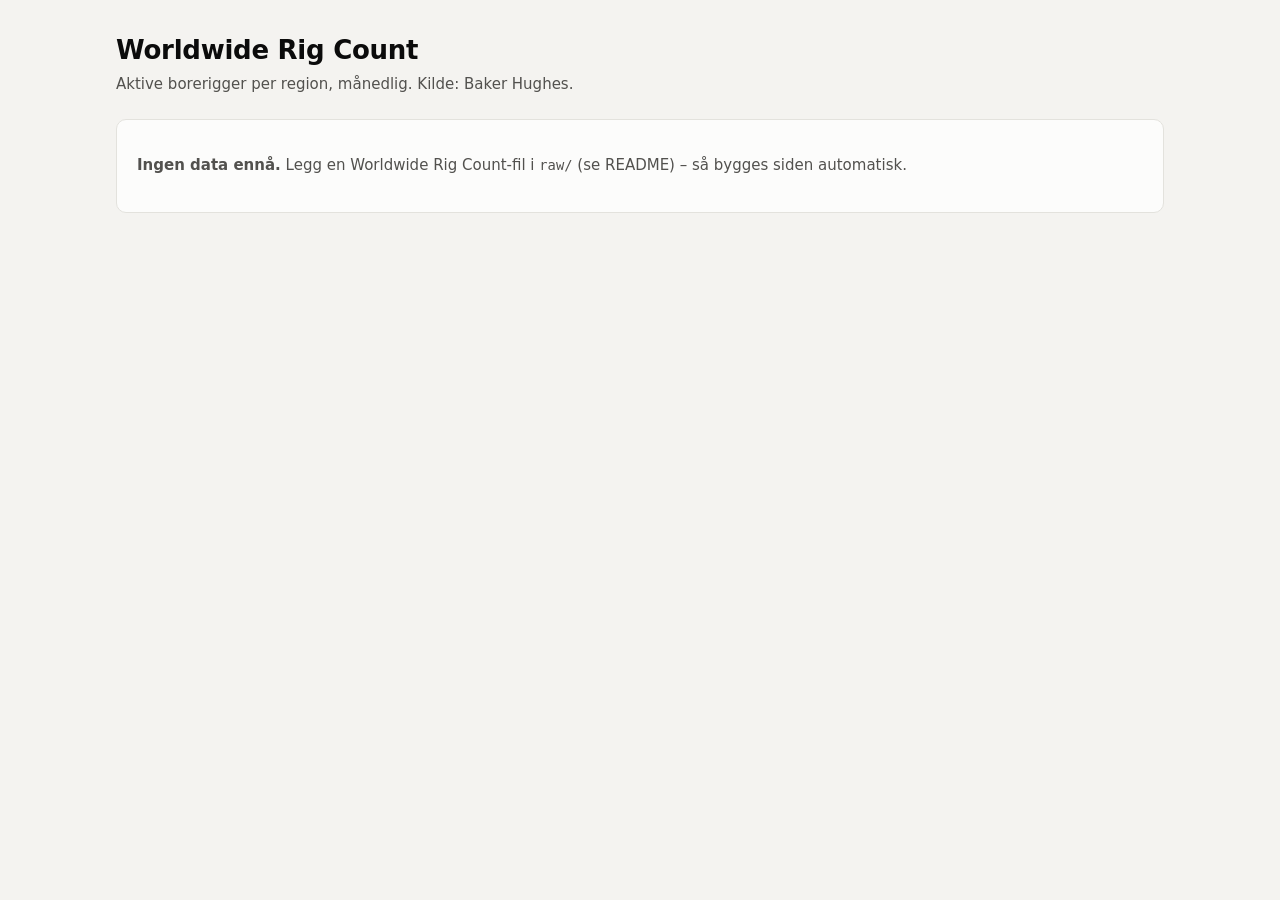
==== site/index.html @ 3b1b38af "Worldwide Rig Count: import, parser, månedlig workflow og nettside Co-Authored-By: Claude Opus 5.5 <" ====
<!doctype html>
<html lang="no">
<head>
<meta charset="utf-8">
<meta name="viewport" content="width=device-width, initial-scale=1">
<title>Worldwide Rig Count</title>
<link rel="stylesheet" href="style.css">
</head>
<body>
<main class="viz-root">
  <header class="page-head">
    <h1>Worldwide Rig Count</h1>
    <p class="sub">Aktive borerigger per region, månedlig. Kilde: Baker Hughes.</p>
  </header>

  <div id="empty" class="empty" hidden>
    <p><strong>Ingen data ennå.</strong> Legg en Worldwide Rig Count-fil i <code>raw/</code>
      (se README) – så bygges siden automatisk.</p>
  </div>

  <div id="app" hidden>
    <section class="tiles" id="tiles"></section>

    <div class="controls" role="toolbar" aria-label="Filtre">
      <div class="seg" id="section-ctl" aria-label="Seksjon"></div>
      <div class="seg" id="range-ctl" aria-label="Tidsrom"></div>
    </div>

    <section class="card">
      <h2>Rigger per region</h2>
      <ul class="legend" id="legend"></ul>
      <div class="chart-wrap" id="chart"></div>
      <div class="tooltip" id="tip" hidden></div>
    </section>

    <section class="card">
      <div class="card-head">
        <h2 id="table-title">Siste måned per land</h2>
        <label class="sel">Region
          <select id="region-sel"></select>
        </label>
      </div>
      <div class="table-wrap">
        <table id="table">
          <thead><tr><th>Land</th><th>Region</th><th class="num">Rigger</th><th class="num">Endring m/m</th><th class="num">Endring å/å</th></tr></thead>
          <tbody></tbody>
        </table>
      </div>
    </section>

    <footer class="foot" id="foot"></footer>
  </div>
</main>
<script src="app.js"></script>
</body>
</html>
---- site/style.css ----
:root {
  color-scheme: light;
  --page: #f4f3f0;
  --surface-1: #fcfcfb;
  --border: #e3e2dd;
  --grid: #ebeae6;
  --text-primary: #0b0b0b;
  --text-secondary: #52514e;
  --text-muted: #7a7974;
  --accent: #2a78d6;
  --up: #006300;
  --down: #b42323;
  --s1: #2a78d6; --s2: #eb6834; --s3: #1baf7a; --s4: #eda100;
  --s5: #e87ba4; --s6: #008300; --s7: #6250d6; --s8: #e34948;
}
@media (prefers-color-scheme: dark) {
  :root:not([data-theme="light"]) {
    color-scheme: dark;
    --page: #111110;
    --surface-1: #1a1a19;
    --border: #2e2e2c;
    --grid: #2a2a28;
    --text-primary: #f0efec;
    --text-secondary: #c3c2b7;
    --text-muted: #8f8e88;
    --accent: #3987e5;
    --up: #4cc24c;
    --down: #f07a7a;
    --s1: #3987e5; --s2: #d95926; --s3: #199e70; --s4: #c98500;
    --s5: #d55181; --s6: #008300; --s7: #9085e9; --s8: #e66767;
  }
}
:root[data-theme="dark"] {
  color-scheme: dark;
  --page: #111110; --surface-1: #1a1a19; --border: #2e2e2c; --grid: #2a2a28;
  --text-primary: #f0efec; --text-secondary: #c3c2b7; --text-muted: #8f8e88;
  --accent: #3987e5; --up: #4cc24c; --down: #f07a7a;
  --s1: #3987e5; --s2: #d95926; --s3: #199e70; --s4: #c98500;
  --s5: #d55181; --s6: #008300; --s7: #9085e9; --s8: #e66767;
}

* { box-sizing: border-box; }
[hidden] { display: none !important; }
body {
  margin: 0;
  background: var(--page);
  color: var(--text-primary);
  font: 15px/1.45 system-ui, -apple-system, "Segoe UI", Roboto, sans-serif;
}
main { max-width: 1080px; margin: 0 auto; padding: 32px 16px 48px; }
h1 { font-size: 26px; margin: 0 0 4px; letter-spacing: -0.01em; }
h2 { font-size: 16px; margin: 0; }
.sub { margin: 0; color: var(--text-secondary); }
.page-head { margin-bottom: 24px; }
code { font-size: 0.92em; }

.empty, .card, .tile {
  background: var(--surface-1);
  border: 1px solid var(--border);
  border-radius: 10px;
}
.empty { padding: 20px; color: var(--text-secondary); }

.tiles { display: grid; grid-template-columns: repeat(auto-fit, minmax(160px, 1fr)); gap: 12px; margin-bottom: 20px; }
.tile { padding: 14px 16px; }
.tile .label { color: var(--text-secondary); font-size: 13px; }
.tile .value { font-size: 28px; font-weight: 600; font-variant-numeric: tabular-nums; margin-top: 2px; }
.tile .delta { font-size: 13px; color: var(--text-secondary); font-variant-numeric: tabular-nums; }
.delta .up { color: var(--up); }
.delta .down { color: var(--down); }

.controls { display: flex; flex-wrap: wrap; gap: 12px; margin-bottom: 12px; }
.seg { display: inline-flex; border: 1px solid var(--border); border-radius: 8px; overflow: hidden; background: var(--surface-1); }
.seg button {
  font: inherit; font-size: 13px; border: 0; background: transparent; color: var(--text-secondary);
  padding: 6px 12px; cursor: pointer;
}
.seg button + button { border-left: 1px solid var(--border); }
.seg button[aria-pressed="true"] { background: var(--accent); color: #fff; }

.card { padding: 16px; margin-bottom: 20px; position: relative; }
.card-head { display: flex; justify-content: space-between; align-items: center; gap: 12px; flex-wrap: wrap; margin-bottom: 8px; }
.sel { font-size: 13px; color: var(--text-secondary); display: inline-flex; gap: 6px; align-items: center; }
.sel select { font: inherit; padding: 4px 6px; border-radius: 6px; border: 1px solid var(--border); background: var(--surface-1); color: var(--text-primary); }

.legend { list-style: none; display: flex; flex-wrap: wrap; gap: 6px 16px; padding: 0; margin: 10px 0 6px; font-size: 13px; color: var(--text-secondary); }
.legend li { display: inline-flex; align-items: center; gap: 6px; }
.legend .sw { width: 10px; height: 10px; border-radius: 3px; }

.chart-wrap { width: 100%; }
.chart-wrap svg { display: block; width: 100%; height: auto; overflow: visible; }
.axis text { fill: var(--text-muted); font-size: 11px; font-variant-numeric: tabular-nums; }
.grid line { stroke: var(--grid); }
.baseline { stroke: var(--text-muted); }
.crosshair { stroke: var(--text-secondary); stroke-dasharray: 3 3; }

.tooltip {
  position: absolute; pointer-events: none; z-index: 2;
  background: var(--surface-1); border: 1px solid var(--border); border-radius: 8px;
  box-shadow: 0 4px 16px rgb(0 0 0 / 0.12);
  padding: 8px 10px; font-size: 12px; min-width: 170px;
}
.tooltip .t-head { font-weight: 600; margin-bottom: 4px; }
.tooltip .row { display: flex; align-items: center; gap: 6px; justify-content: space-between; }
.tooltip .row span:first-child { display: inline-flex; align-items: center; gap: 6px; color: var(--text-secondary); }
.tooltip .row b { font-weight: 600; font-variant-numeric: tabular-nums; }
.tooltip .total { border-top: 1px solid var(--border); margin-top: 4px; padding-top: 4px; }

.table-wrap { overflow-x: auto; max-height: 460px; overflow-y: auto; }
table { width: 100%; border-collapse: collapse; font-size: 14px; }
th, td { text-align: left; padding: 7px 8px; border-bottom: 1px solid var(--border); white-space: nowrap; }
th { color: var(--text-secondary); font-weight: 500; font-size: 13px; position: sticky; top: 0; background: var(--surface-1); }
.num { text-align: right; font-variant-numeric: tabular-nums; }
td.up { color: var(--up); }
td.down { color: var(--down); }

.foot { color: var(--text-muted); font-size: 12px; }
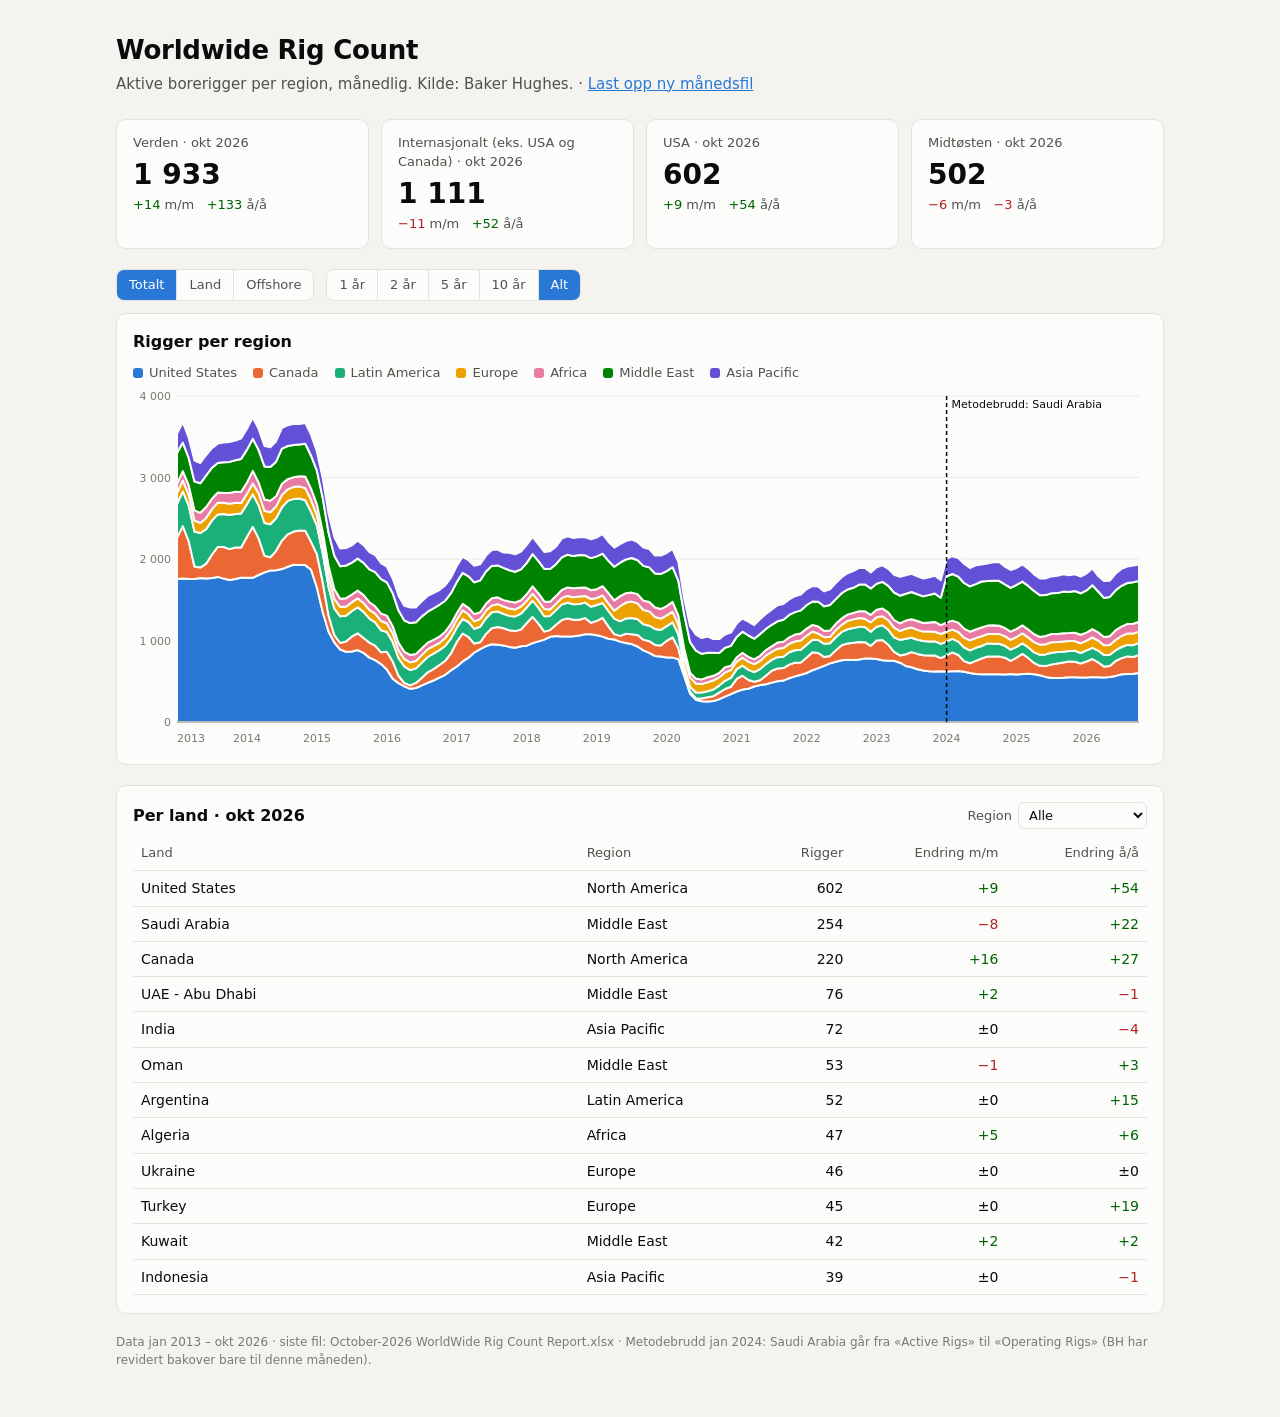
==== commit 056e673c: "Opplastingsside for månedsfiler (GitHub Contents API) Ny side site/upload.html laster en xlsx rett i" ====
--- a/site/index.html
+++ b/site/index.html
@@ -10,12 +10,12 @@
 <main class="viz-root">
   <header class="page-head">
     <h1>Worldwide Rig Count</h1>
-    <p class="sub">Aktive borerigger per region, månedlig. Kilde: Baker Hughes.</p>
+    <p class="sub">Aktive borerigger per region, månedlig. Kilde: Baker Hughes. · <a href="upload.html">Last opp ny månedsfil</a></p>
   </header>
 
   <div id="empty" class="empty" hidden>
     <p><strong>Ingen data ennå.</strong> Legg en Worldwide Rig Count-fil i <code>raw/</code>
-      (se README) – så bygges siden automatisk.</p>
+      (<a href="upload.html">last opp her</a>) – så bygges siden automatisk.</p>
   </div>
 
   <div id="app" hidden>
--- a/site/style.css
+++ b/site/style.css
@@ -51,6 +51,7 @@
 h1 { font-size: 26px; margin: 0 0 4px; letter-spacing: -0.01em; }
 h2 { font-size: 16px; margin: 0; }
 .sub { margin: 0; color: var(--text-secondary); }
+.sub a { color: var(--accent); }
 .page-head { margin-bottom: 24px; }
 code { font-size: 0.92em; }
 
@@ -92,6 +93,8 @@
 .axis text { fill: var(--text-muted); font-size: 11px; font-variant-numeric: tabular-nums; }
 .grid line { stroke: var(--grid); }
 .baseline { stroke: var(--text-muted); }
+.break line { stroke: var(--text-primary); stroke-dasharray: 4 3; stroke-width: 1.5; }
+.break text { fill: var(--text-primary); font-size: 11px; paint-order: stroke; stroke: var(--surface-1); stroke-width: 3px; }
 .crosshair { stroke: var(--text-secondary); stroke-dasharray: 3 3; }
 
 .tooltip {
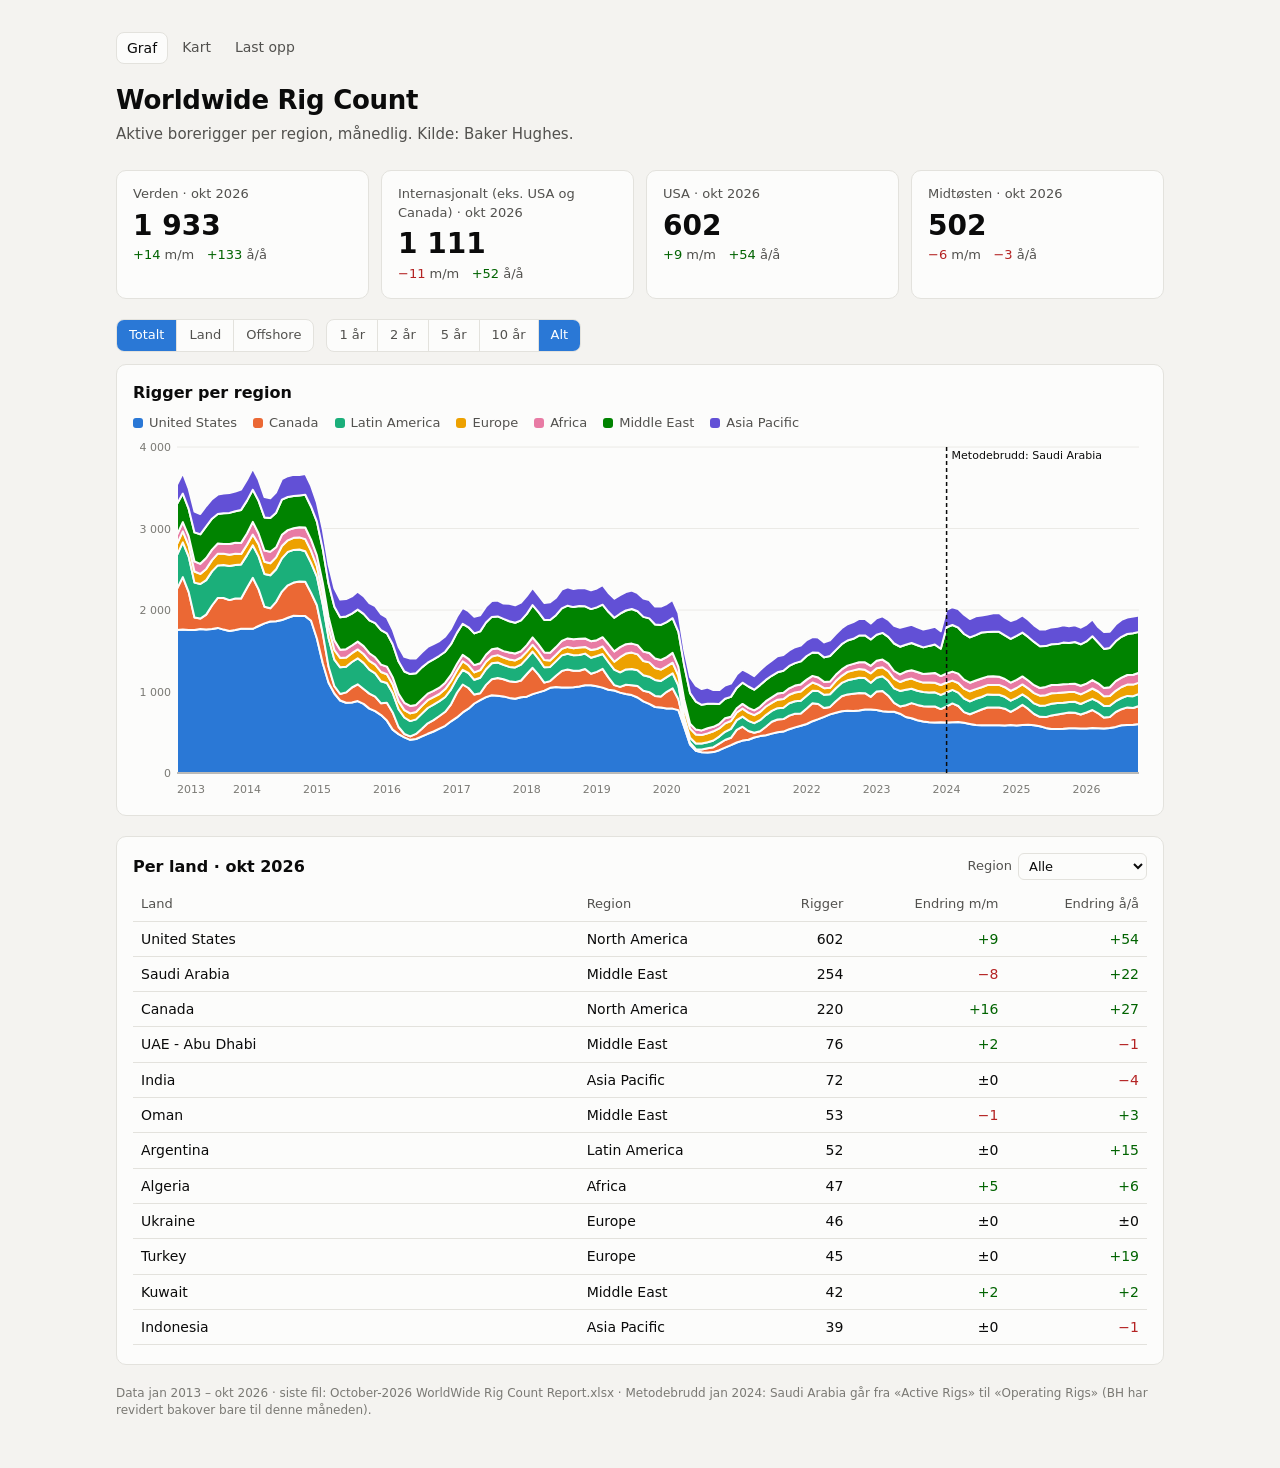
==== commit c3f43084: "Kartvisning med zoom og avspiller over tid - site/map.html: verdenskart (d3 + Natural Earth 1:50m) m" ====
--- a/site/index.html
+++ b/site/index.html
@@ -8,9 +8,10 @@
 </head>
 <body>
 <main class="viz-root">
+  <nav class="nav"><a href="./" aria-current="page">Graf</a><a href="map.html">Kart</a><a href="upload.html">Last opp</a></nav>
   <header class="page-head">
     <h1>Worldwide Rig Count</h1>
-    <p class="sub">Aktive borerigger per region, månedlig. Kilde: Baker Hughes. · <a href="upload.html">Last opp ny månedsfil</a></p>
+    <p class="sub">Aktive borerigger per region, månedlig. Kilde: Baker Hughes.</p>
   </header>
 
   <div id="empty" class="empty" hidden>
--- a/site/style.css
+++ b/site/style.css
@@ -12,6 +12,7 @@
   --down: #b42323;
   --s1: #2a78d6; --s2: #eb6834; --s3: #1baf7a; --s4: #eda100;
   --s5: #e87ba4; --s6: #008300; --s7: #6250d6; --s8: #e34948;
+  --sea: #eef2f6; --land: #dcdad3; --land-border: #fcfcfb; --land-hl: #cfccc3;
 }
 @media (prefers-color-scheme: dark) {
   :root:not([data-theme="light"]) {
@@ -28,6 +29,7 @@
     --down: #f07a7a;
     --s1: #3987e5; --s2: #d95926; --s3: #199e70; --s4: #c98500;
     --s5: #d55181; --s6: #008300; --s7: #9085e9; --s8: #e66767;
+    --sea: #141619; --land: #2c2c2a; --land-border: #1a1a19; --land-hl: #3a3a37;
   }
 }
 :root[data-theme="dark"] {
@@ -37,6 +39,7 @@
   --accent: #3987e5; --up: #4cc24c; --down: #f07a7a;
   --s1: #3987e5; --s2: #d95926; --s3: #199e70; --s4: #c98500;
   --s5: #d55181; --s6: #008300; --s7: #9085e9; --s8: #e66767;
+  --sea: #141619; --land: #2c2c2a; --land-border: #1a1a19; --land-hl: #3a3a37;
 }
 
 * { box-sizing: border-box; }
@@ -53,6 +56,10 @@
 .sub { margin: 0; color: var(--text-secondary); }
 .sub a { color: var(--accent); }
 .page-head { margin-bottom: 24px; }
+.nav { display: flex; gap: 4px; margin-bottom: 18px; font-size: 14px; }
+.nav a { color: var(--text-secondary); text-decoration: none; padding: 5px 10px; border-radius: 8px; }
+.nav a:hover { background: var(--surface-1); }
+.nav a[aria-current="page"] { color: var(--text-primary); background: var(--surface-1); border: 1px solid var(--border); font-weight: 500; }
 code { font-size: 0.92em; }
 
 .empty, .card, .tile {
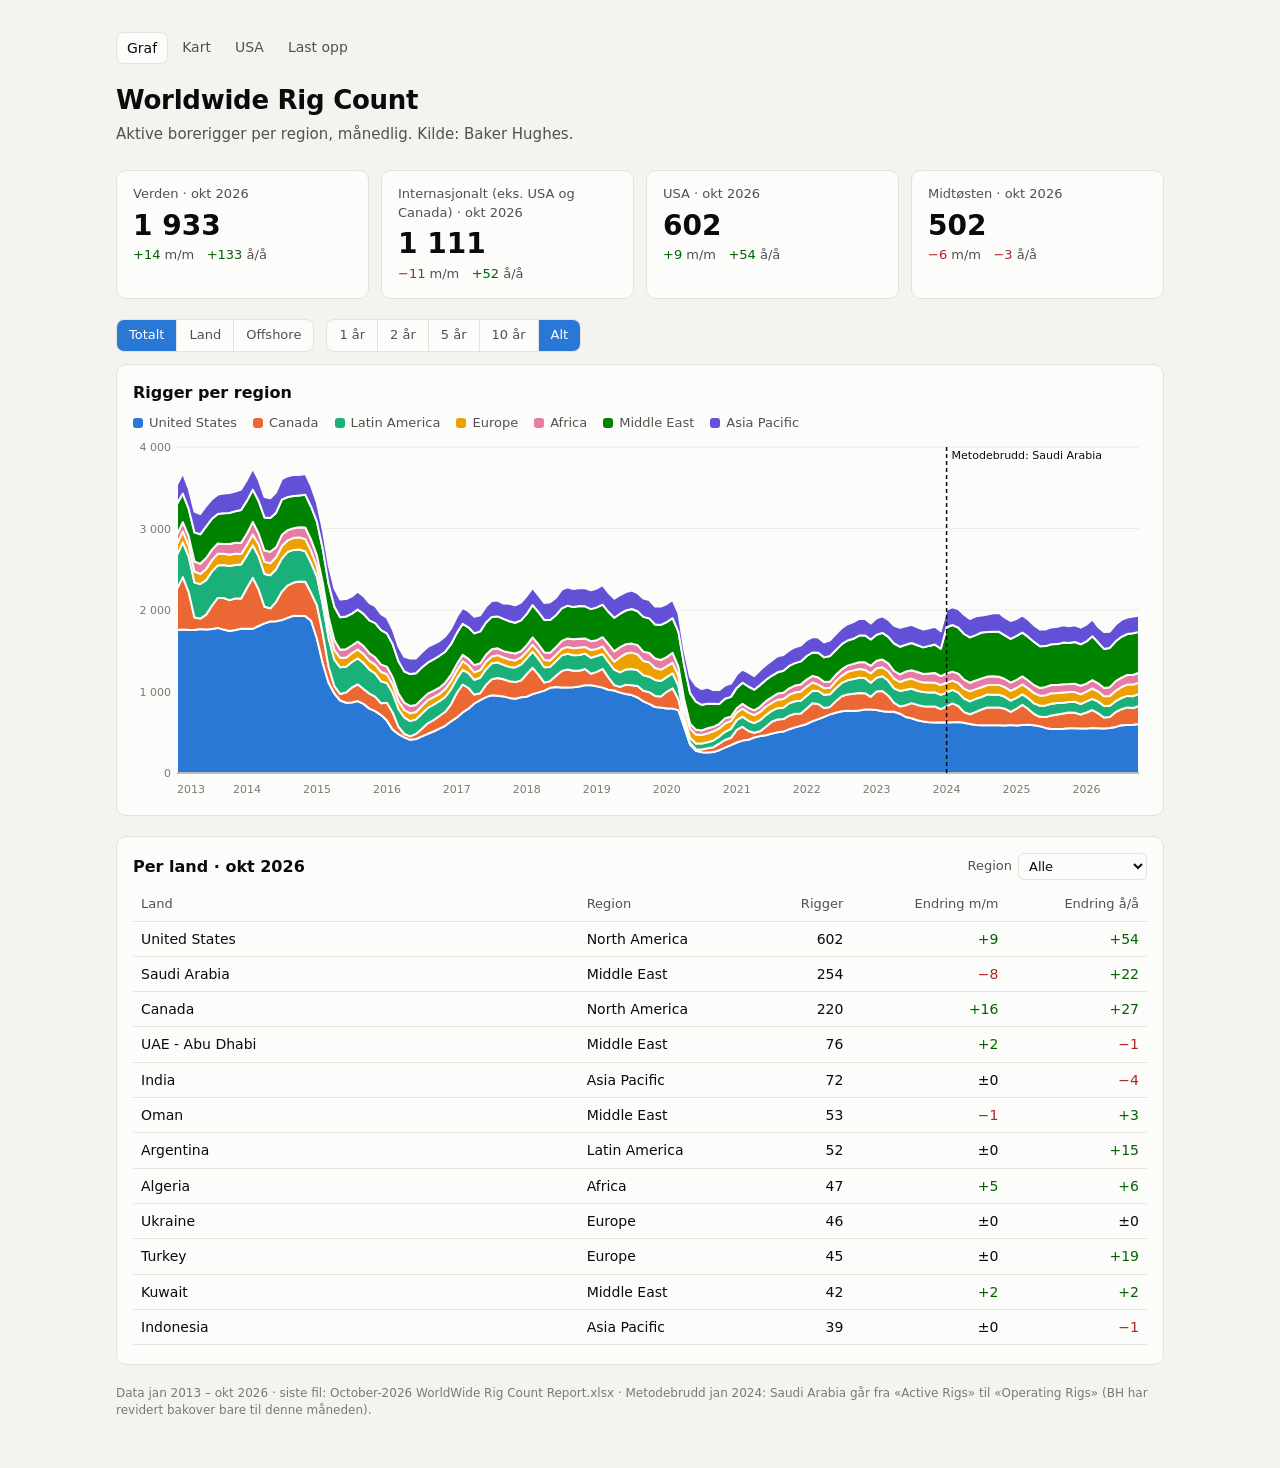
==== commit 9d0f53c6: "USA-side: månedlige rigger for USA og Canada etter type og lokasjon - site/us.html + us.js: nøkkelta" ====
--- a/site/index.html
+++ b/site/index.html
@@ -8,7 +8,7 @@
 </head>
 <body>
 <main class="viz-root">
-  <nav class="nav"><a href="./" aria-current="page">Graf</a><a href="map.html">Kart</a><a href="upload.html">Last opp</a></nav>
+  <nav class="nav"><a href="./" aria-current="page">Graf</a><a href="map.html">Kart</a><a href="us.html">USA</a><a href="upload.html">Last opp</a></nav>
   <header class="page-head">
     <h1>Worldwide Rig Count</h1>
     <p class="sub">Aktive borerigger per region, månedlig. Kilde: Baker Hughes.</p>
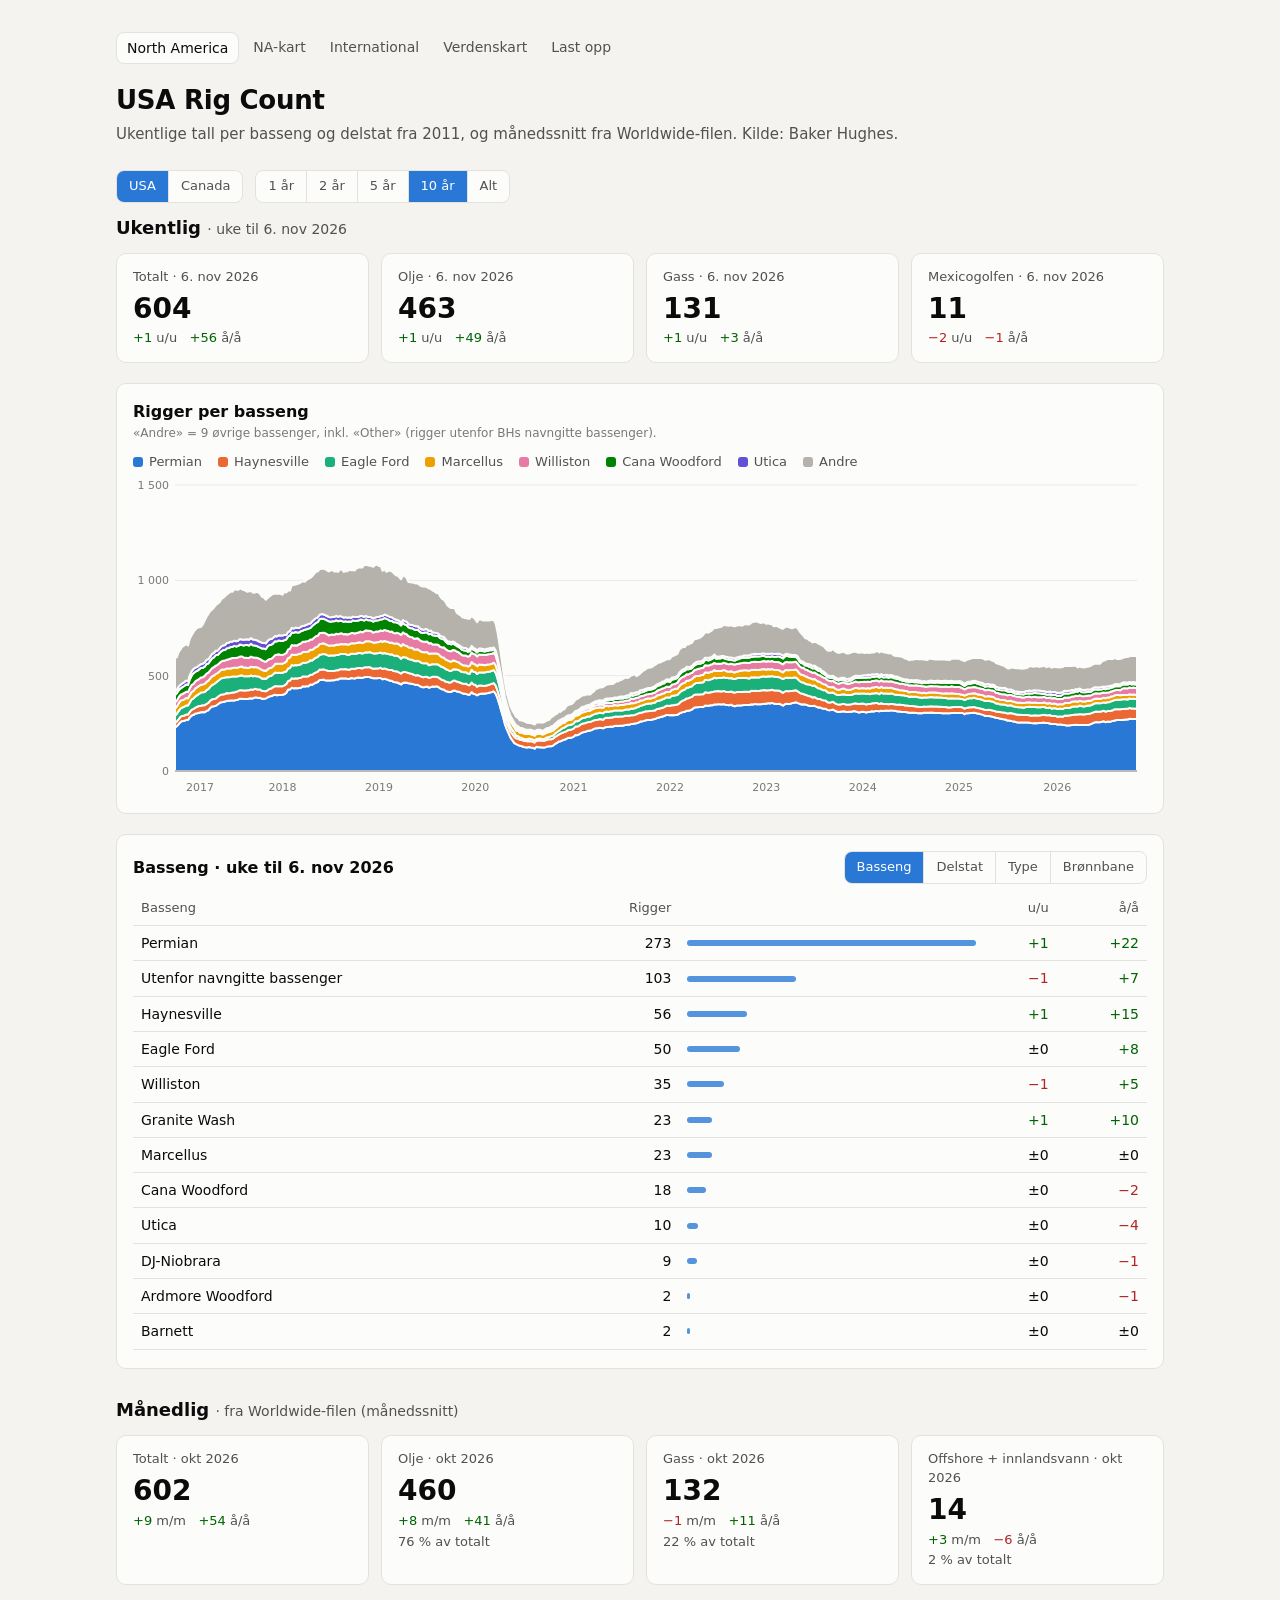
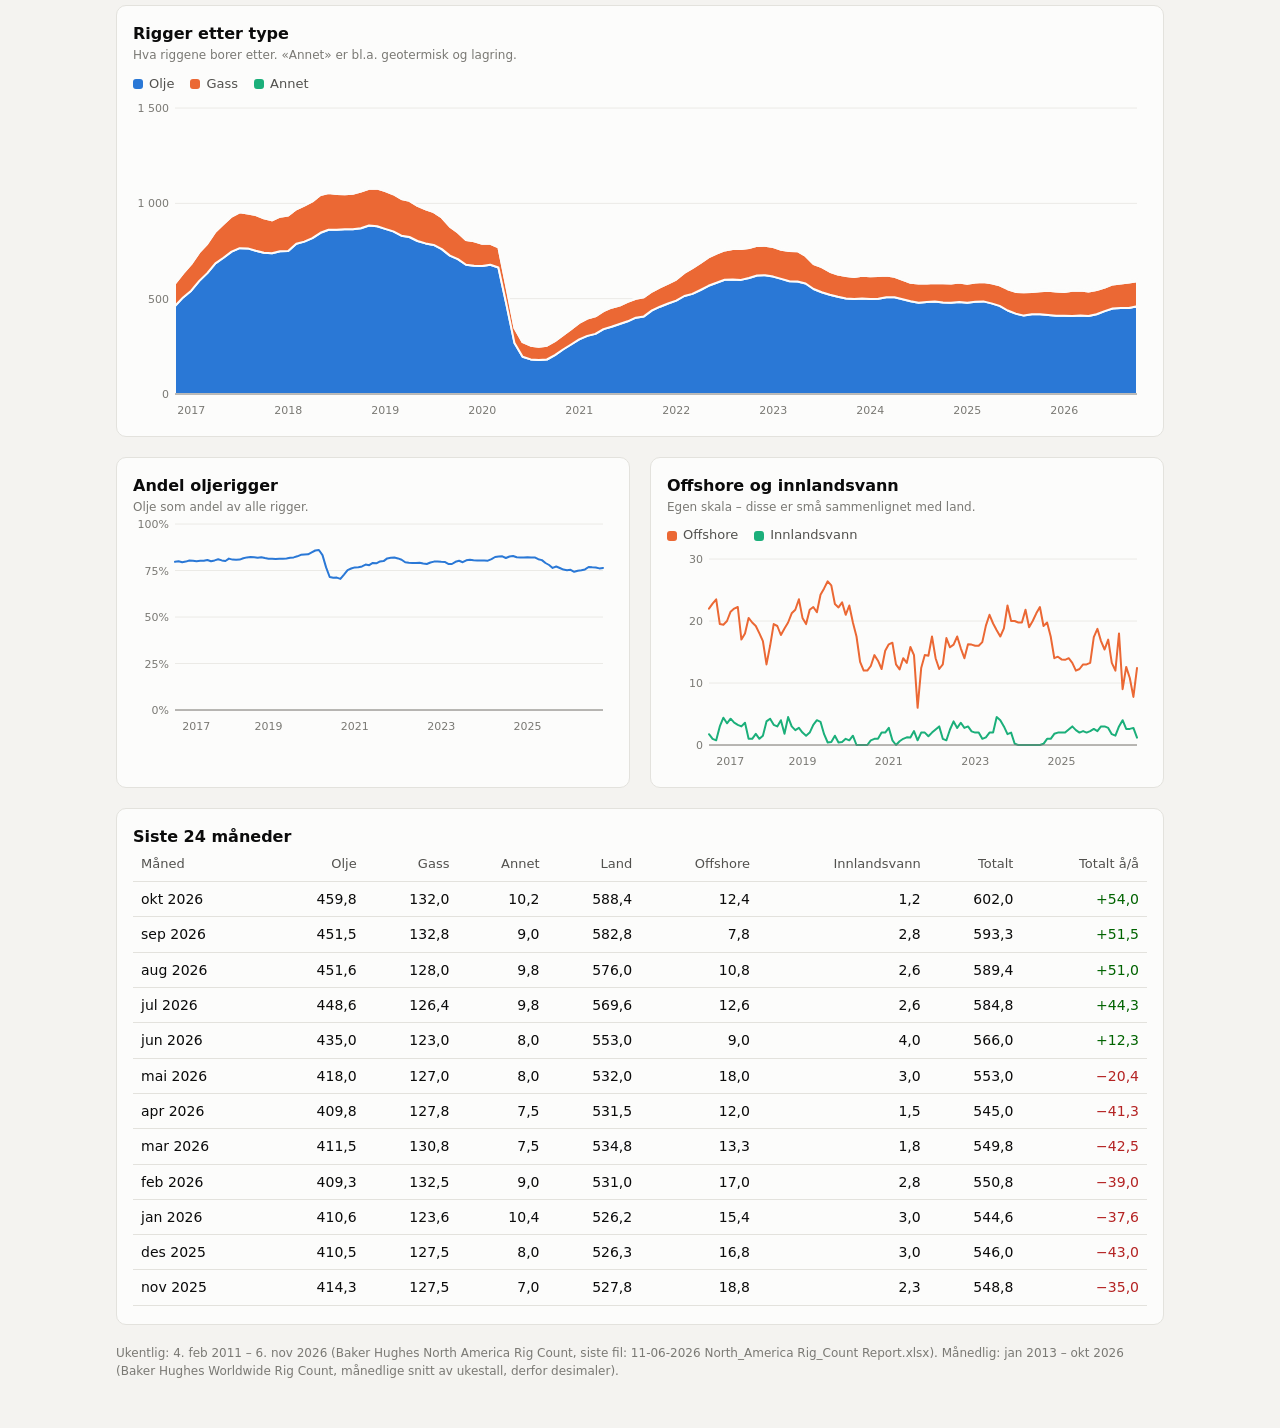
==== commit c2df95fe: "NA-kart med county-detaljer; North America først i menyen - Ny side na-map.html: rigger per county (" ====
--- a/site/index.html
+++ b/site/index.html
@@ -3,55 +3,97 @@
 <head>
 <meta charset="utf-8">
 <meta name="viewport" content="width=device-width, initial-scale=1">
-<title>Worldwide Rig Count</title>
+<title>North America Rig Count</title>
 <link rel="stylesheet" href="style.css">
+<style>
+  .grid2 { display: grid; grid-template-columns: minmax(0, 1fr) minmax(0, 1fr); gap: 20px; }
+  @media (max-width: 760px) { .grid2 { grid-template-columns: minmax(0, 1fr); } }
+  .card .hint { font-size: 12px; color: var(--text-muted); margin: 2px 0 0; }
+  .share { font-size: 13px; color: var(--text-secondary); margin-top: 2px; }
+  .section-title { font-size: 18px; margin: 28px 0 12px; }
+  .section-title span { font-size: 14px; font-weight: 400; color: var(--text-secondary); }
+  #weekly > .section-title:first-child { margin-top: 4px; }
+  td.bar-cell { width: 30%; min-width: 80px; }
+  td.bar-cell span { display: block; height: 6px; border-radius: 3px; background: var(--accent); opacity: .8; }
+</style>
 </head>
 <body>
 <main class="viz-root">
-  <nav class="nav"><a href="./" aria-current="page">Graf</a><a href="map.html">Kart</a><a href="us.html">USA</a><a href="upload.html">Last opp</a></nav>
+  <nav class="nav"><a href="./" aria-current="page">North America</a><a href="na-map.html">NA-kart</a><a href="international.html">International</a><a href="map.html">Verdenskart</a><a href="upload.html">Last opp</a></nav>
   <header class="page-head">
-    <h1>Worldwide Rig Count</h1>
-    <p class="sub">Aktive borerigger per region, månedlig. Kilde: Baker Hughes.</p>
+    <h1 id="title">US Rig Count</h1>
+    <p class="sub">Ukentlige tall per basseng og delstat fra 2011, og månedssnitt fra Worldwide-filen. Kilde: Baker Hughes.</p>
   </header>
 
-  <div id="empty" class="empty" hidden>
-    <p><strong>Ingen data ennå.</strong> Legg en Worldwide Rig Count-fil i <code>raw/</code>
-      (<a href="upload.html">last opp her</a>) – så bygges siden automatisk.</p>
-  </div>
+  <div id="empty" class="empty" hidden><p><strong>Ingen data ennå.</strong> <a href="upload.html">Last opp en månedsfil.</a></p></div>
 
   <div id="app" hidden>
-    <section class="tiles" id="tiles"></section>
-
     <div class="controls" role="toolbar" aria-label="Filtre">
-      <div class="seg" id="section-ctl" aria-label="Seksjon"></div>
+      <div class="seg" id="country-ctl" aria-label="Land"></div>
       <div class="seg" id="range-ctl" aria-label="Tidsrom"></div>
     </div>
 
+    <div id="weekly" hidden>
+      <h2 class="section-title">Ukentlig <span id="wk-sub"></span></h2>
+      <section class="tiles" id="wk-tiles"></section>
+
+      <section class="card">
+        <h2 id="wk-chart-title">Rigger per basseng</h2>
+        <p class="hint" id="wk-chart-hint"></p>
+        <ul class="legend" id="legend-wk"></ul>
+        <div class="chart-wrap" id="chart-wk"></div>
+        <div class="tooltip" hidden></div>
+      </section>
+
+      <section class="card">
+        <div class="card-head">
+          <h2 id="wk-table-title">Siste uke</h2>
+          <div class="seg" id="wk-dim-ctl" aria-label="Fordeling"></div>
+        </div>
+        <div class="table-wrap">
+          <table id="wk-table"><thead></thead><tbody></tbody></table>
+        </div>
+      </section>
+
+      <h2 class="section-title">Månedlig <span>· fra Worldwide-filen (månedssnitt)</span></h2>
+    </div>
+
+    <section class="tiles" id="tiles"></section>
+
     <section class="card">
-      <h2>Rigger per region</h2>
-      <ul class="legend" id="legend"></ul>
-      <div class="chart-wrap" id="chart"></div>
-      <div class="tooltip" id="tip" hidden></div>
+      <h2>Rigger etter type</h2>
+      <p class="hint">Hva riggene borer etter. «Annet» er bl.a. geotermisk og lagring.</p>
+      <ul class="legend" id="legend-drill"></ul>
+      <div class="chart-wrap" id="chart-drill"></div>
+      <div class="tooltip" hidden></div>
     </section>
 
+    <div class="grid2">
+      <section class="card">
+        <h2>Andel oljerigger</h2>
+        <p class="hint">Olje som andel av alle rigger.</p>
+        <div class="chart-wrap" id="chart-share"></div>
+        <div class="tooltip" hidden></div>
+      </section>
+      <section class="card">
+        <h2 id="off-title">Offshore og innlandsvann</h2>
+        <p class="hint">Egen skala – disse er små sammenlignet med land.</p>
+        <ul class="legend" id="legend-off"></ul>
+        <div class="chart-wrap" id="chart-off"></div>
+        <div class="tooltip" hidden></div>
+      </section>
+    </div>
+
     <section class="card">
-      <div class="card-head">
-        <h2 id="table-title">Siste måned per land</h2>
-        <label class="sel">Region
-          <select id="region-sel"></select>
-        </label>
-      </div>
+      <h2>Siste 24 måneder</h2>
       <div class="table-wrap">
-        <table id="table">
-          <thead><tr><th>Land</th><th>Region</th><th class="num">Rigger</th><th class="num">Endring m/m</th><th class="num">Endring å/å</th></tr></thead>
-          <tbody></tbody>
-        </table>
+        <table id="table"><thead></thead><tbody></tbody></table>
       </div>
     </section>
 
     <footer class="foot" id="foot"></footer>
   </div>
 </main>
-<script src="app.js"></script>
+<script src="us.js"></script>
 </body>
 </html>
--- a/site/style.css
+++ b/site/style.css
@@ -12,7 +12,7 @@
   --down: #b42323;
   --s1: #2a78d6; --s2: #eb6834; --s3: #1baf7a; --s4: #eda100;
   --s5: #e87ba4; --s6: #008300; --s7: #6250d6; --s8: #e34948;
-  --sea: #eef2f6; --land: #dcdad3; --land-border: #fcfcfb; --land-hl: #cfccc3;
+  --other: #b4b2aa; --sea: #eef2f6; --land: #dcdad3; --land-border: #fcfcfb; --land-hl: #cfccc3;
 }
 @media (prefers-color-scheme: dark) {
   :root:not([data-theme="light"]) {
@@ -29,7 +29,7 @@
     --down: #f07a7a;
     --s1: #3987e5; --s2: #d95926; --s3: #199e70; --s4: #c98500;
     --s5: #d55181; --s6: #008300; --s7: #9085e9; --s8: #e66767;
-    --sea: #141619; --land: #2c2c2a; --land-border: #1a1a19; --land-hl: #3a3a37;
+    --other: #5c5b56; --sea: #141619; --land: #2c2c2a; --land-border: #1a1a19; --land-hl: #3a3a37;
   }
 }
 :root[data-theme="dark"] {
@@ -39,7 +39,7 @@
   --accent: #3987e5; --up: #4cc24c; --down: #f07a7a;
   --s1: #3987e5; --s2: #d95926; --s3: #199e70; --s4: #c98500;
   --s5: #d55181; --s6: #008300; --s7: #9085e9; --s8: #e66767;
-  --sea: #141619; --land: #2c2c2a; --land-border: #1a1a19; --land-hl: #3a3a37;
+  --other: #5c5b56; --sea: #141619; --land: #2c2c2a; --land-border: #1a1a19; --land-hl: #3a3a37;
 }
 
 * { box-sizing: border-box; }
@@ -56,7 +56,7 @@
 .sub { margin: 0; color: var(--text-secondary); }
 .sub a { color: var(--accent); }
 .page-head { margin-bottom: 24px; }
-.nav { display: flex; gap: 4px; margin-bottom: 18px; font-size: 14px; }
+.nav { display: flex; flex-wrap: wrap; gap: 4px; margin-bottom: 18px; font-size: 14px; }
 .nav a { color: var(--text-secondary); text-decoration: none; padding: 5px 10px; border-radius: 8px; }
 .nav a:hover { background: var(--surface-1); }
 .nav a[aria-current="page"] { color: var(--text-primary); background: var(--surface-1); border: 1px solid var(--border); font-weight: 500; }
